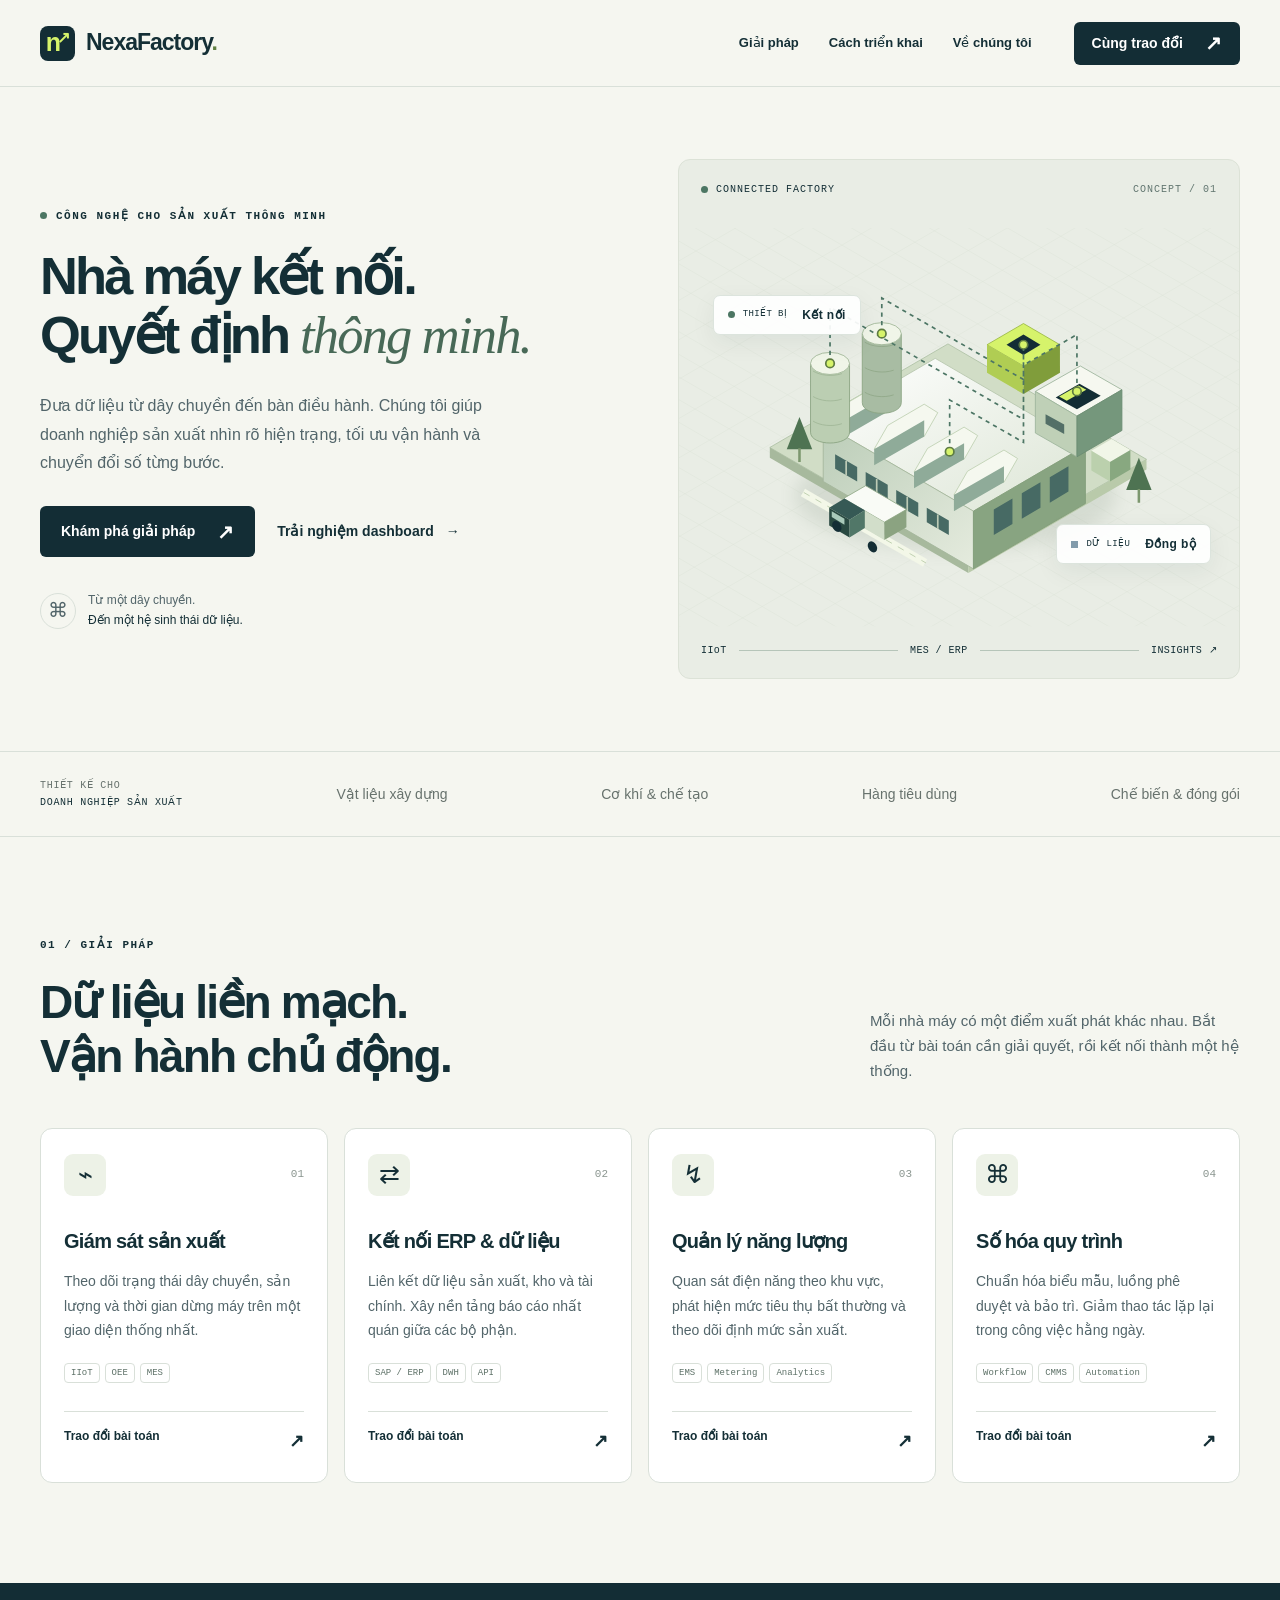
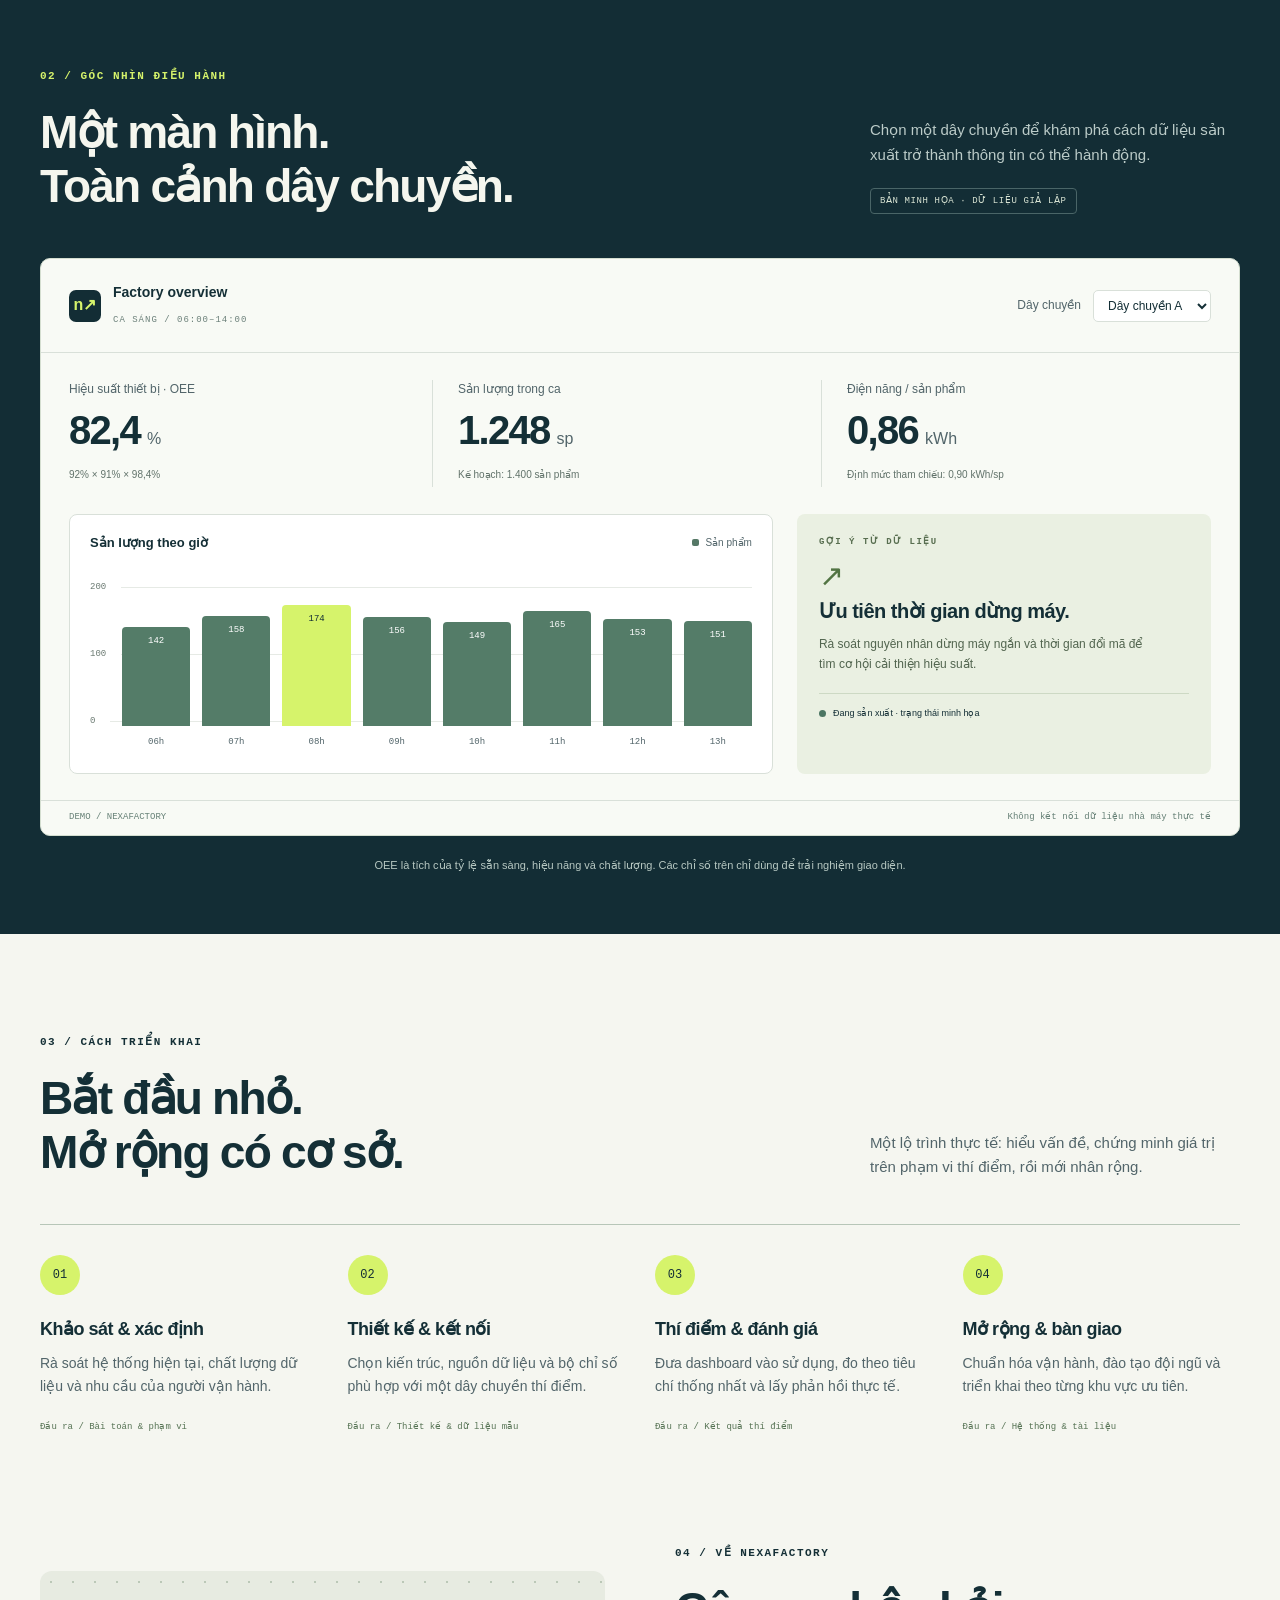
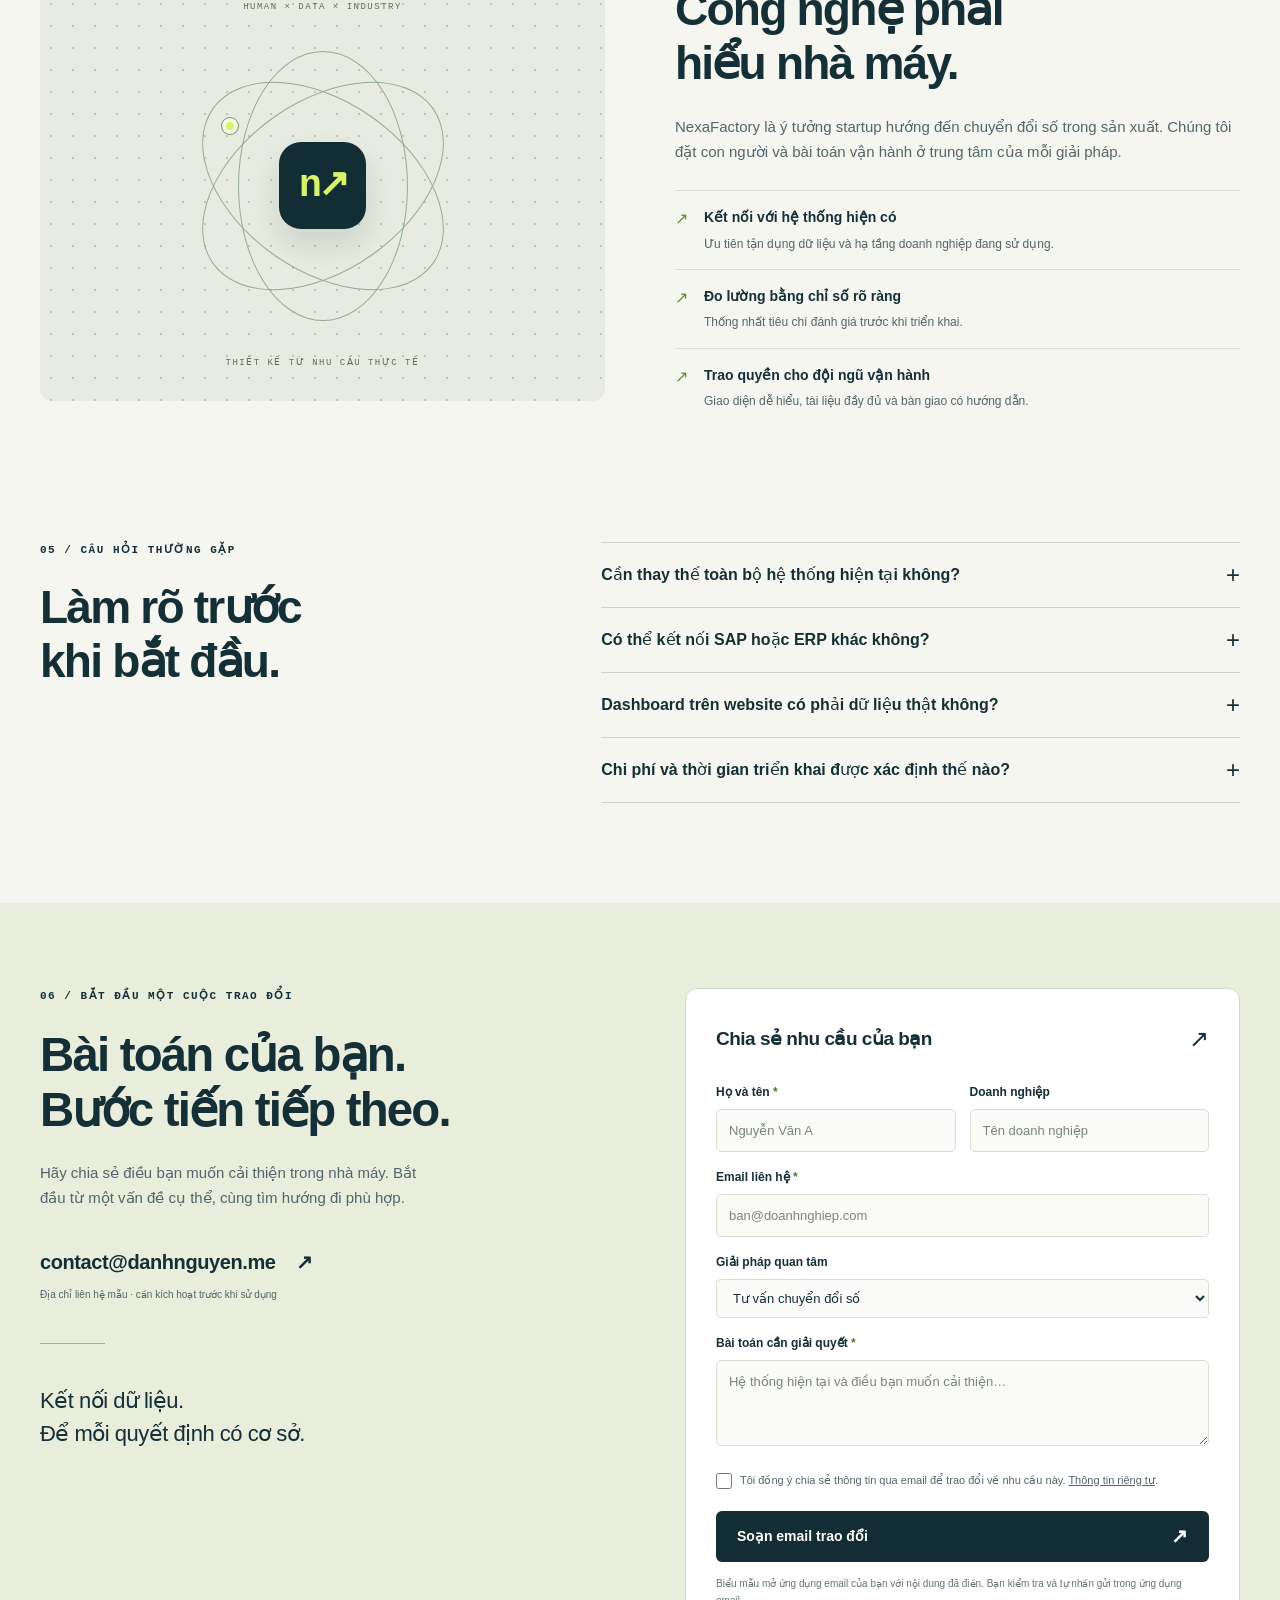
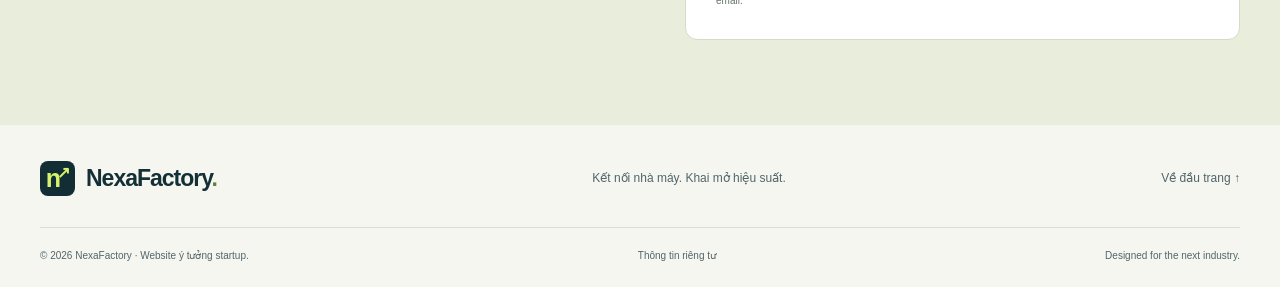
==== index.html @ e10b6b0b "Add files via upload" ====
<!doctype html>
<html lang="vi">
<head>
  <meta charset="utf-8">
  <meta name="viewport" content="width=device-width, initial-scale=1">
  <meta name="theme-color" content="#132d35">
  <title>NexaFactory — Kết nối nhà máy. Khai mở hiệu suất.</title>
  <meta name="description" content="NexaFactory: ý tưởng startup công nghệ sản xuất và chuyển đổi số. Khám phá giám sát sản xuất, kết nối ERP, quản lý năng lượng và tự động hóa quy trình.">
  <link rel="canonical" href="https://danhnguyen.me/">
  <meta property="og:type" content="website">
  <meta property="og:locale" content="vi_VN">
  <meta property="og:title" content="NexaFactory — Kết nối nhà máy. Khai mở hiệu suất.">
  <meta property="og:description" content="Một góc nhìn mới về nhà máy thông minh: dữ liệu kết nối, vận hành rõ ràng, chuyển đổi từng bước.">
  <meta property="og:url" content="https://danhnguyen.me/">
  <meta property="og:image" content="https://danhnguyen.me/assets/images/social-card.png">
  <meta name="twitter:card" content="summary_large_image">
  <link rel="icon" href="./assets/images/favicon.svg" type="image/svg+xml">
  <link rel="stylesheet" href="./assets/css/styles.css">
  <script src="./assets/js/main.js" defer></script>
  <noscript><style>.menu-toggle{display:none!important}.contact-form>*:not(noscript){display:none!important}@media(max-width:800px){.header-inner{height:auto;min-height:72px;flex-wrap:wrap;padding-block:15px;gap:15px}.header-inner nav{position:static;display:flex;flex-direction:row;flex-wrap:wrap;padding:0;border:0;box-shadow:none;gap:15px}.header-inner nav .nav-cta{display:none}}</style></noscript>
</head>
<body>
  <a class="skip-link" href="#main">Chuyển đến nội dung</a>
  <header class="site-header">
    <div class="container header-inner">
      <a class="brand" href="./index.html" aria-label="NexaFactory — Trang chủ"><span class="brand-mark" aria-hidden="true">n<span>↗</span></span><span>NexaFactory<span class="brand-dot">.</span></span></a>
      <button class="menu-toggle" aria-expanded="false" aria-controls="navigation" aria-label="Mở menu"><span></span><span></span></button>
      <nav id="navigation" aria-label="Điều hướng chính">
        <a href="#solutions">Giải pháp</a><a href="#approach">Cách triển khai</a><a href="#about">Về chúng tôi</a>
        <a class="button button-dark nav-cta" href="#contact">Cùng trao đổi <span aria-hidden="true">↗</span></a>
      </nav>
    </div>
  </header>
  <main id="main">
    <section class="hero container" aria-labelledby="hero-title">
      <div class="hero-copy">
        <p class="eyebrow"><span class="status-dot"></span> CÔNG NGHỆ CHO SẢN XUẤT THÔNG MINH</p>
        <h1 id="hero-title">Nhà máy kết nối.<br>Quyết định <span class="serif-word">thông minh.</span></h1>
        <p class="hero-description">Đưa dữ liệu từ dây chuyền đến bàn điều hành. Chúng tôi giúp doanh nghiệp sản xuất nhìn rõ hiện trạng, tối ưu vận hành và chuyển đổi số từng bước.</p>
        <div class="hero-actions"><a class="button button-dark" href="#solutions">Khám phá giải pháp <span aria-hidden="true">↗</span></a><a class="text-link" href="#demo">Trải nghiệm dashboard <span aria-hidden="true">→</span></a></div>
        <div class="hero-note"><span class="mini-icon" aria-hidden="true">⌘</span><p>Từ một dây chuyền.<br><strong>Đến một hệ sinh thái dữ liệu.</strong></p></div>
      </div>
      <div class="hero-visual">
        <div class="visual-top"><span><span class="status-dot"></span> CONNECTED FACTORY</span><span>CONCEPT / 01</span></div>
        <img class="factory-art" src="./assets/images/factory.svg" width="660" height="470" alt="Minh họa nhà máy với các dây chuyền, cảm biến và dữ liệu được kết nối vào một nền tảng chung">
        <div class="visual-label label-machine"><span class="status-dot"></span> THIẾT BỊ <strong>Kết nối</strong></div>
        <div class="visual-label label-data"><span class="tiny-square"></span> DỮ LIỆU <strong>Đồng bộ</strong></div>
        <div class="visual-bottom"><span>IIoT</span><span class="connector-line"></span><span>MES / ERP</span><span class="connector-line"></span><span>INSIGHTS ↗</span></div>
      </div>
    </section>
    <div class="industry-strip"><div class="container industry-inner"><span>THIẾT KẾ CHO<br><strong>DOANH NGHIỆP SẢN XUẤT</strong></span><span>Vật liệu xây dựng</span><span>Cơ khí & chế tạo</span><span>Hàng tiêu dùng</span><span>Chế biến & đóng gói</span></div></div>
    <section class="section container" id="solutions" aria-labelledby="solutions-title">
      <div class="section-heading"><div><p class="eyebrow">01 / GIẢI PHÁP</p><h2 id="solutions-title">Dữ liệu liền mạch.<br>Vận hành chủ động.</h2></div><p>Mỗi nhà máy có một điểm xuất phát khác nhau. Bắt đầu từ bài toán cần giải quyết, rồi kết nối thành một hệ thống.</p></div>
      <div class="solution-grid">
        <article class="solution-card"><div class="card-top"><span class="solution-icon" aria-hidden="true">⌁</span><span>01</span></div><h3>Giám sát sản xuất</h3><p>Theo dõi trạng thái dây chuyền, sản lượng và thời gian dừng máy trên một giao diện thống nhất.</p><div class="tags"><span>IIoT</span><span>OEE</span><span>MES</span></div><a href="#contact" data-interest="Giám sát sản xuất">Trao đổi bài toán <span aria-hidden="true">↗</span></a></article>
        <article class="solution-card"><div class="card-top"><span class="solution-icon" aria-hidden="true">⇄</span><span>02</span></div><h3>Kết nối ERP & dữ liệu</h3><p>Liên kết dữ liệu sản xuất, kho và tài chính. Xây nền tảng báo cáo nhất quán giữa các bộ phận.</p><div class="tags"><span>SAP / ERP</span><span>DWH</span><span>API</span></div><a href="#contact" data-interest="Kết nối ERP & dữ liệu">Trao đổi bài toán <span aria-hidden="true">↗</span></a></article>
        <article class="solution-card"><div class="card-top"><span class="solution-icon" aria-hidden="true">↯</span><span>03</span></div><h3>Quản lý năng lượng</h3><p>Quan sát điện năng theo khu vực, phát hiện mức tiêu thụ bất thường và theo dõi định mức sản xuất.</p><div class="tags"><span>EMS</span><span>Metering</span><span>Analytics</span></div><a href="#contact" data-interest="Quản lý năng lượng">Trao đổi bài toán <span aria-hidden="true">↗</span></a></article>
        <article class="solution-card"><div class="card-top"><span class="solution-icon" aria-hidden="true">⌘</span><span>04</span></div><h3>Số hóa quy trình</h3><p>Chuẩn hóa biểu mẫu, luồng phê duyệt và bảo trì. Giảm thao tác lặp lại trong công việc hằng ngày.</p><div class="tags"><span>Workflow</span><span>CMMS</span><span>Automation</span></div><a href="#contact" data-interest="Số hóa quy trình">Trao đổi bài toán <span aria-hidden="true">↗</span></a></article>
      </div>
    </section>
    <section class="demo-section" id="demo" aria-labelledby="demo-title"><div class="container">
      <div class="section-heading"><div><p class="eyebrow">02 / GÓC NHÌN ĐIỀU HÀNH</p><h2 id="demo-title">Một màn hình.<br>Toàn cảnh dây chuyền.</h2></div><div><p>Chọn một dây chuyền để khám phá cách dữ liệu sản xuất trở thành thông tin có thể hành động.</p><span class="demo-badge">BẢN MINH HỌA · DỮ LIỆU GIẢ LẬP</span></div></div>
      <div class="dashboard">
        <div class="dashboard-top"><div class="dashboard-title"><span class="dashboard-logo" aria-hidden="true">n↗</span><div><strong>Factory overview</strong><span>CA SÁNG / 06:00–14:00</span></div></div><label class="line-picker">Dây chuyền<select id="line-select"><option value="a">Dây chuyền A</option><option value="b">Dây chuyền B</option><option value="c">Dây chuyền C</option></select></label></div>
        <div id="dashboard-content" aria-live="polite" aria-atomic="true">
          <div class="metrics"><div><span>Hiệu suất thiết bị · OEE</span><strong id="metric-oee">82,4<small>%</small></strong><span class="metric-detail" id="metric-oee-detail">Sẵn sàng × Hiệu năng × Chất lượng</span></div><div><span>Sản lượng trong ca</span><strong id="metric-output">1.248<small>sp</small></strong><span class="metric-detail" id="metric-output-detail">Kế hoạch: 1.400 sản phẩm</span></div><div><span>Điện năng / sản phẩm</span><strong id="metric-energy">0,86<small>kWh</small></strong><span class="metric-detail" id="metric-energy-detail">Định mức tham chiếu: 0,90 kWh/sp</span></div></div>
          <div class="dashboard-lower"><div class="chart-panel"><div class="panel-heading"><h3>Sản lượng theo giờ</h3><span><i></i> Sản phẩm</span></div><div class="bar-chart" id="production-chart" role="img" aria-label="Sản lượng Dây chuyền A theo giờ: 142, 158, 174, 156, 149, 165, 153, 151 sản phẩm."><div class="chart-grid" aria-hidden="true"><span>200</span><span>100</span><span>0</span></div><div class="chart-bars" aria-hidden="true"><div><span style="--height:71%">142</span><small>06h</small></div><div><span style="--height:79%">158</span><small>07h</small></div><div><span style="--height:87%">174</span><small>08h</small></div><div><span style="--height:78%">156</span><small>09h</small></div><div><span style="--height:74.5%">149</span><small>10h</small></div><div><span style="--height:82.5%">165</span><small>11h</small></div><div><span style="--height:76.5%">153</span><small>12h</small></div><div><span style="--height:75.5%">151</span><small>13h</small></div></div></div></div>
          <div class="insight-panel"><p class="eyebrow">GỢI Ý TỪ DỮ LIỆU</p><div class="insight-symbol" aria-hidden="true">↗</div><h3 id="insight-title">Ưu tiên thời gian dừng máy.</h3><p id="insight-text">Rà soát nguyên nhân dừng máy ngắn và thời gian đổi mã để tìm cơ hội cải thiện hiệu suất.</p><div class="insight-status"><span class="status-dot"></span><span id="line-status">Đang sản xuất · trạng thái minh họa</span></div></div></div>
        </div>
        <div class="dashboard-footer"><span>DEMO / NEXAFACTORY</span><span>Không kết nối dữ liệu nhà máy thực tế</span></div>
      </div>
      <p class="demo-caption">OEE là tích của tỷ lệ sẵn sàng, hiệu năng và chất lượng. Các chỉ số trên chỉ dùng để trải nghiệm giao diện.</p>
    </div></section>
    <section class="section container" id="approach" aria-labelledby="approach-title">
      <div class="section-heading"><div><p class="eyebrow">03 / CÁCH TRIỂN KHAI</p><h2 id="approach-title">Bắt đầu nhỏ.<br>Mở rộng có cơ sở.</h2></div><p>Một lộ trình thực tế: hiểu vấn đề, chứng minh giá trị trên phạm vi thí điểm, rồi mới nhân rộng.</p></div>
      <div class="steps"><article><span class="step-number">01</span><h3>Khảo sát & xác định</h3><p>Rà soát hệ thống hiện tại, chất lượng dữ liệu và nhu cầu của người vận hành.</p><span class="step-output">Đầu ra / Bài toán & phạm vi</span></article><article><span class="step-number">02</span><h3>Thiết kế & kết nối</h3><p>Chọn kiến trúc, nguồn dữ liệu và bộ chỉ số phù hợp với một dây chuyền thí điểm.</p><span class="step-output">Đầu ra / Thiết kế & dữ liệu mẫu</span></article><article><span class="step-number">03</span><h3>Thí điểm & đánh giá</h3><p>Đưa dashboard vào sử dụng, đo theo tiêu chí thống nhất và lấy phản hồi thực tế.</p><span class="step-output">Đầu ra / Kết quả thí điểm</span></article><article><span class="step-number">04</span><h3>Mở rộng & bàn giao</h3><p>Chuẩn hóa vận hành, đào tạo đội ngũ và triển khai theo từng khu vực ưu tiên.</p><span class="step-output">Đầu ra / Hệ thống & tài liệu</span></article></div>
    </section>
    <section class="about-section container" id="about" aria-labelledby="about-title"><div class="about-art" aria-hidden="true"><p>HUMAN × DATA × INDUSTRY</p><div class="orbital"><div class="orbit orbit-one"></div><div class="orbit orbit-two"></div><div class="orbit orbit-three"></div><div class="orbit-core">n↗</div><span class="orbit-point"></span></div><span>THIẾT KẾ TỪ NHU CẦU THỰC TẾ</span></div><div class="about-copy"><p class="eyebrow">04 / VỀ NEXAFACTORY</p><h2 id="about-title">Công nghệ phải<br>hiểu nhà máy.</h2><p>NexaFactory là ý tưởng startup hướng đến chuyển đổi số trong sản xuất. Chúng tôi đặt con người và bài toán vận hành ở trung tâm của mỗi giải pháp.</p><div class="principles"><div><span>↗</span><p><strong>Kết nối với hệ thống hiện có</strong>Ưu tiên tận dụng dữ liệu và hạ tầng doanh nghiệp đang sử dụng.</p></div><div><span>↗</span><p><strong>Đo lường bằng chỉ số rõ ràng</strong>Thống nhất tiêu chí đánh giá trước khi triển khai.</p></div><div><span>↗</span><p><strong>Trao quyền cho đội ngũ vận hành</strong>Giao diện dễ hiểu, tài liệu đầy đủ và bàn giao có hướng dẫn.</p></div></div></div></section>
    <section class="section container faq-section" aria-labelledby="faq-title"><div><p class="eyebrow">05 / CÂU HỎI THƯỜNG GẶP</p><h2 id="faq-title">Làm rõ trước<br>khi bắt đầu.</h2></div><div class="faq-list"><details><summary>Cần thay thế toàn bộ hệ thống hiện tại không?</summary><p>Không nhất thiết. Bước khảo sát sẽ đánh giá khả năng tích hợp với ERP, thiết bị và dữ liệu đang có. Phương án cụ thể phụ thuộc giao diện kết nối, chất lượng dữ liệu và yêu cầu vận hành.</p></details><details><summary>Có thể kết nối SAP hoặc ERP khác không?</summary><p>Có thể thiết kế tích hợp qua API, dịch vụ được cho phép hoặc dữ liệu xuất theo lịch. Kết nối thực tế cần quyền truy cập, tài liệu kỹ thuật và thống nhất với đội quản trị ERP.</p></details><details><summary>Dashboard trên website có phải dữ liệu thật không?</summary><p>Đây là bản minh họa với dữ liệu giả lập, không phải sản phẩm giám sát đang kết nối tới nhà máy. Bạn có thể chuyển giữa các dây chuyền để xem cách giao diện thay đổi.</p></details><details><summary>Chi phí và thời gian triển khai được xác định thế nào?</summary><p>Phụ thuộc số lượng thiết bị, phạm vi tích hợp, chất lượng dữ liệu và chức năng cần xây dựng. Sau khảo sát mới có thể thống nhất phạm vi, tiến độ và dự toán phù hợp.</p></details></div></section>
    <section class="contact-section" id="contact" aria-labelledby="contact-title"><div class="container contact-grid"><div class="contact-copy"><p class="eyebrow">06 / BẮT ĐẦU MỘT CUỘC TRAO ĐỔI</p><h2 id="contact-title">Bài toán của bạn.<br>Bước tiến tiếp theo.</h2><p>Hãy chia sẻ điều bạn muốn cải thiện trong nhà máy. Bắt đầu từ một vấn đề cụ thể, cùng tìm hướng đi phù hợp.</p><a class="contact-email" href="mailto:contact@danhnguyen.me" data-contact-email>contact@danhnguyen.me <span aria-hidden="true">↗</span></a><span class="contact-small">Địa chỉ liên hệ mẫu · cần kích hoạt trước khi sử dụng</span><div class="contact-line"></div><p class="contact-promise">Kết nối dữ liệu.<br>Để mỗi quyết định có cơ sở.</p></div>
      <form id="contact-form" action="mailto:contact@danhnguyen.me" method="get" class="contact-form"><div class="form-heading"><h3>Chia sẻ nhu cầu của bạn</h3><span>↗</span></div><div class="form-row"><div class="field"><label for="name">Họ và tên <span>*</span></label><input id="name" name="name" autocomplete="name" placeholder="Nguyễn Văn A" required maxlength="80"></div><div class="field"><label for="company">Doanh nghiệp</label><input id="company" name="company" autocomplete="organization" placeholder="Tên doanh nghiệp" maxlength="120"></div></div><div class="field"><label for="email">Email liên hệ <span>*</span></label><input id="email" name="email" type="email" autocomplete="email" placeholder="ban@doanhnghiep.com" required maxlength="160"></div><div class="field"><label for="interest">Giải pháp quan tâm</label><select id="interest" name="interest"><option>Tư vấn chuyển đổi số</option><option>Giám sát sản xuất</option><option>Kết nối ERP & dữ liệu</option><option>Quản lý năng lượng</option><option>Số hóa quy trình</option></select></div><div class="field"><label for="message">Bài toán cần giải quyết <span>*</span></label><textarea id="message" name="message" rows="3" placeholder="Hệ thống hiện tại và điều bạn muốn cải thiện…" required maxlength="1200"></textarea></div><label class="consent"><input type="checkbox" id="consent" name="consent" required><span>Tôi đồng ý chia sẻ thông tin qua email để trao đổi về nhu cầu này. <a href="./privacy.html">Thông tin riêng tư</a>.</span></label><button class="button button-dark" type="submit">Soạn email trao đổi <span aria-hidden="true">↗</span></button><p class="form-note">Biểu mẫu mở ứng dụng email của bạn với nội dung đã điền. Bạn kiểm tra và tự nhấn gửi trong ứng dụng email.</p><div id="form-status" class="form-status" role="status" hidden><p></p><button type="button" id="copy-request" class="text-link">Sao chép nội dung email</button></div><noscript><p>JavaScript đang tắt. Bạn có thể liên hệ trực tiếp qua <a href="mailto:contact@danhnguyen.me">contact@danhnguyen.me</a>.</p></noscript></form>
    </div></section>
  </main>
  <footer class="site-footer container"><div class="footer-top"><a class="brand" href="./index.html"><span class="brand-mark" aria-hidden="true">n<span>↗</span></span><span>NexaFactory<span class="brand-dot">.</span></span></a><p>Kết nối nhà máy. Khai mở hiệu suất.</p><a href="#main">Về đầu trang ↑</a></div><div class="footer-bottom"><span>© <span data-year>2026</span> NexaFactory · Website ý tưởng startup.</span><a href="./privacy.html">Thông tin riêng tư</a><span>Designed for the next industry.</span></div></footer>
</body>
</html>
---- assets/css/styles.css ----
/* NexaFactory: self-contained design system; no external fonts or libraries. */
:root{--paper:#f5f6f0;--white:#fff;--ink:#142f36;--muted:#52656a;--line:#d9e0d9;--lime:#d6f36b;--green:#4c7663;--dark:#132d35;--radius:12px;--container:1200px}
*{box-sizing:border-box}html{scroll-behavior:smooth;scroll-padding-top:100px}body{margin:0;background:var(--paper);color:var(--ink);font:16px/1.65 -apple-system,BlinkMacSystemFont,"Segoe UI",Arial,sans-serif}a{color:inherit;text-decoration:none}button,input,textarea,select{font:inherit}button,a,input,textarea,select,summary{-webkit-tap-highlight-color:transparent}button{cursor:pointer}img{max-width:100%;display:block}h1,h2,h3,p{margin:0}h1,h2,h3{line-height:1.17}h2{font-size:clamp(32px,3.6vw,48px);font-weight:650;letter-spacing:-1.8px}h3{font-size:22px;letter-spacing:-.5px}::selection{background:var(--lime);color:var(--ink)}:focus-visible{outline:3px solid #668e11;outline-offset:5px}[hidden]{display:none!important}.container{width:min(calc(100% - 80px),var(--container));margin-inline:auto}.section{padding-block:100px}.eyebrow{font:600 11px/1.5 "SFMono-Regular",Consolas,monospace;letter-spacing:1.5px;display:flex;align-items:center;gap:9px;margin-bottom:22px}.status-dot{display:inline-block;width:7px;height:7px;border-radius:50%;background:var(--green);flex:none}.button{display:inline-flex;justify-content:center;align-items:center;gap:22px;padding:14px 20px;border-radius:6px;border:1px solid transparent;font-size:14px;font-weight:600;line-height:1.5;transition:background .2s,transform .2s}.button span{font-size:20px;line-height:1}.button-dark{background:var(--dark);color:var(--white)}.button-dark:hover{background:#28505a;transform:translateY(-2px)}.text-link{display:inline-flex;gap:12px;align-items:center;font-size:14px;font-weight:600;border:0;background:none;padding:0;border-bottom:1px solid transparent}.text-link:hover{border-color:currentColor}.skip-link{position:fixed;left:20px;top:-100px;z-index:100;background:var(--lime);padding:12px}.skip-link:focus{top:15px}.site-header{position:sticky;top:0;background:rgba(245,246,240,.96);border-bottom:1px solid var(--line);z-index:20}.header-inner{height:86px;display:flex;align-items:center;justify-content:space-between}.brand{display:flex;align-items:center;gap:11px;font-size:23px;font-weight:750;letter-spacing:-1px}.brand-dot{color:#608042}.brand-mark{width:35px;height:35px;background:var(--dark);color:var(--lime);border-radius:8px;display:flex;align-items:center;justify-content:center;font-size:25px;letter-spacing:-6px;padding-right:5px}.brand-mark span{font-size:16px;margin-top:-10px;margin-left:2px}.header-inner nav{display:flex;align-items:center;gap:30px;font-size:13px;font-weight:550}.header-inner nav>a:not(.button):hover{color:#537817}.nav-cta{margin-left:12px;padding:10px 17px}.menu-toggle{display:none}.hero{padding-top:72px;padding-bottom:72px;display:grid;grid-template-columns:1.05fr 1fr;gap:48px;align-items:center}.hero h1{font-size:clamp(42px,4.1vw,60px);letter-spacing:-2.8px;line-height:1.13;font-weight:650}.serif-word{font-family:Georgia,"Times New Roman",serif;font-weight:400;font-style:italic;letter-spacing:-1.8px;color:#486957}.hero-description{font-size:16px;max-width:470px;color:var(--muted);margin-top:26px;line-height:1.8}.hero-actions{display:flex;gap:22px;align-items:center;margin-top:28px;flex-wrap:wrap}.hero-note{margin-top:34px;display:flex;gap:12px;align-items:center;font-size:12px;line-height:1.65;color:var(--muted)}.hero-note strong{font-weight:500;color:var(--ink)}.mini-icon{width:36px;height:36px;border:1px solid var(--line);border-radius:50%;display:grid;place-items:center;font-size:20px}.hero-visual{position:relative;background:#e9ede5;border:1px solid #dce2d7;border-radius:var(--radius);overflow:hidden;min-width:0;aspect-ratio:1.08}.visual-top{display:flex;align-items:center;justify-content:space-between;padding:22px;font:10px/1.5 Consolas,monospace;letter-spacing:1px;gap:12px}.visual-top>span:first-child{display:flex;align-items:center;gap:8px}.visual-top>span:last-child{color:#627670}.factory-art{width:100%;height:auto;position:absolute;top:50%;left:0;transform:translateY(-48%)}.visual-label{position:absolute;padding:10px 14px;box-shadow:0 8px 25px #132d3510;background:#ffffffeb;border:1px solid #dce4dd;border-radius:7px;display:flex;gap:8px;align-items:center;font:9px/1.5 Consolas,monospace;letter-spacing:.4px}.visual-label strong{font:600 12px/1.5 -apple-system,BlinkMacSystemFont,"Segoe UI",Arial,sans-serif;margin-left:7px}.label-machine{top:26%;left:6%}.label-data{bottom:22%;right:5%}.tiny-square{width:7px;height:7px;background:#829bab}.visual-bottom{position:absolute;bottom:0;left:0;right:0;display:flex;align-items:center;gap:12px;padding:20px 22px;font:10px/1.5 Consolas,monospace;letter-spacing:.4px}.connector-line{height:1px;background:#b6c5b9;flex:1}.industry-strip{border-block:1px solid var(--line)}.industry-inner{display:flex;align-items:center;justify-content:space-between;gap:20px;padding-block:25px;font-size:14px;color:#67726d}.industry-inner>span:first-child{font:10px/1.7 Consolas,monospace;letter-spacing:.7px}.industry-inner strong{color:var(--ink);font-weight:500}.section-heading{display:flex;align-items:flex-end;justify-content:space-between;gap:50px;margin-bottom:44px}.section-heading>p,.section-heading>div:last-child>p{max-width:370px;color:var(--muted);font-size:15px}.solution-grid{display:grid;grid-template-columns:repeat(4,1fr);gap:16px}.solution-card{background:var(--white);border:1px solid var(--line);border-radius:var(--radius);padding:25px 23px;display:flex;flex-direction:column;transition:transform .2s,border-color .2s}.solution-card:hover{transform:translateY(-5px);border-color:#8ea078}.card-top{display:flex;align-items:center;justify-content:space-between;font:11px/1.5 Consolas,monospace;color:#8b9690;margin-bottom:34px}.solution-icon{width:42px;height:42px;background:#edf2e7;border-radius:9px;color:var(--ink);font:25px/1 Arial,sans-serif;display:grid;place-items:center}.solution-card h3{font-size:20px;letter-spacing:-.7px;margin-bottom:16px}.solution-card p{font-size:14px;color:var(--muted);line-height:1.75}.tags{display:flex;flex-wrap:wrap;gap:5px;margin-top:20px;margin-bottom:28px}.tags span{border:1px solid var(--line);border-radius:4px;padding:2px 6px;font:9px/1.6 Consolas,monospace;color:#5c7066}.solution-card>a{border-top:1px solid var(--line);padding-top:15px;font-size:12px;font-weight:600;margin-top:auto;display:flex;justify-content:space-between}.solution-card>a span{font-size:18px}.demo-section{background:var(--dark);padding:85px 0 60px;color:var(--white)}.demo-section h2{color:#f5f6ee}.demo-section .eyebrow{color:var(--lime)}.demo-section .section-heading>div:last-child>p{color:#bbcbc8}.demo-badge{display:inline-block;margin-top:20px;padding:5px 9px;border:1px solid #4a6567;border-radius:4px;color:#d8e3d3;font:9px/1.6 Consolas,monospace;letter-spacing:.6px}.dashboard{background:#f8faf5;border-radius:10px;color:var(--ink);border:1px solid #d4ded0;overflow:hidden}.dashboard-top{display:flex;align-items:center;justify-content:space-between;padding:22px 28px;border-bottom:1px solid var(--line);gap:20px}.dashboard-title{display:flex;gap:12px;align-items:center}.dashboard-title strong{font-size:14px;display:block}.dashboard-title>div>span{font:9px/1.5 Consolas,monospace;color:#6c807a;letter-spacing:1px}.dashboard-logo{height:32px;width:32px;border-radius:7px;display:grid;place-items:center;background:var(--dark);color:var(--lime);font-weight:bold}.line-picker{display:flex;gap:12px;align-items:center;font-size:12px;color:var(--muted)}select{appearance:auto}.line-picker select{background:white;border:1px solid var(--line);border-radius:5px;padding:7px 10px;color:var(--ink);font-size:12px}.metrics{display:grid;grid-template-columns:repeat(3,1fr);padding:27px 28px;gap:25px}.metrics>div{border-right:1px solid var(--line);padding-right:15px}.metrics>div:last-child{border:0}.metrics>div>span:first-child{display:block;font-size:12px;color:var(--muted)}.metrics strong{display:block;font-size:40px;line-height:1.5;font-weight:600;letter-spacing:-1.7px}.metrics small{font-size:16px;letter-spacing:0;margin-left:7px;color:var(--muted);font-weight:400}.metric-detail{font-size:10px;color:#61726a}.dashboard-lower{padding:0 28px 26px;display:grid;grid-template-columns:1.7fr 1fr;gap:24px}.chart-panel{border:1px solid var(--line);padding:20px;border-radius:8px;background:white;min-width:0}.panel-heading{display:flex;justify-content:space-between;align-items:center;gap:10px}.panel-heading h3{font-size:13px;letter-spacing:0}.panel-heading>span{font-size:10px;color:var(--muted);display:flex;align-items:center;gap:6px}.panel-heading i{width:7px;height:7px;border-radius:2px;background:#557866}.bar-chart{position:relative;height:188px;padding:18px 0 0 32px;margin-top:14px}.chart-grid{position:absolute;inset:18px 0 27px 0;display:flex;flex-direction:column;justify-content:space-between;color:#6b7a72;font:9px/1 Consolas,monospace}.chart-grid span{display:flex;gap:15px;align-items:center}.chart-grid span:after{content:"";height:1px;background:#e6eae5;flex:1}.chart-bars{display:grid;grid-template-columns:repeat(8,1fr);gap:12px;position:relative;height:100%}.chart-bars>div{height:100%;display:flex;flex-direction:column;align-items:center;justify-content:flex-end;min-width:0}.chart-bars>div>span{width:100%;height:calc(var(--height)*.82);background:#547c68;border-radius:4px 4px 0 0;color:#fff;text-align:center;font:9px/1.5 Consolas,monospace;padding-top:8px;min-height:20px;transition:height .35s}.chart-bars>div:nth-child(3)>span{background:var(--lime);color:var(--ink)}.chart-bars small{font:9px/1.5 Consolas,monospace;color:var(--muted);padding-top:10px;height:27px}.insight-panel{background:#eaf0e2;border-radius:8px;padding:22px;display:flex;flex-direction:column}.insight-panel .eyebrow{color:#586e50;font-size:9px;margin-bottom:12px}.insight-symbol{font-size:30px;margin-bottom:9px;color:#527443;line-height:1}.insight-panel h3{font-size:20px;margin-bottom:12px;max-width:290px}.insight-panel p:not(.eyebrow){font-size:12px;color:#52654f;max-width:340px}.insight-status{display:flex;align-items:center;gap:7px;font-size:9px;border-top:1px solid #cdd9c4;padding-top:12px;margin-top:18px}.dashboard-footer{display:flex;justify-content:space-between;gap:20px;padding:10px 28px;border-top:1px solid var(--line);font:9px/1.5 Consolas,monospace;color:#668076}.demo-caption{margin-top:20px;text-align:center;font-size:11px;color:#b7c8c2}.steps{display:grid;grid-template-columns:repeat(4,1fr);border-top:1px solid #b7c6b8;padding-top:30px;gap:30px}.step-number{display:flex;align-items:center;justify-content:center;width:40px;height:40px;background:var(--lime);border-radius:50%;font:12px/1.5 Consolas,monospace;margin-bottom:24px}.steps h3{font-size:18px;margin-bottom:12px}.steps p{font-size:14px;color:var(--muted);margin-bottom:22px}.step-output{font:9px/1.6 Consolas,monospace;color:#567354;display:block}.about-section{display:grid;grid-template-columns:1fr 1fr;gap:70px;padding-block:10px 65px;align-items:center}.about-art{background:#e7ebe1;border-radius:var(--radius);height:430px;overflow:hidden;display:flex;flex-direction:column;align-items:center;justify-content:space-between;padding:30px;font:9px/1.5 Consolas,monospace;letter-spacing:1.5px;color:#596f5e;background-image:radial-gradient(#bbc8b7 1px,transparent 1px);background-size:22px 22px}.orbital{position:relative;width:300px;height:270px;display:grid;place-items:center}.orbit{position:absolute;width:270px;height:170px;border:1px solid #96ab91;border-radius:50%}.orbit-one{transform:rotate(-35deg)}.orbit-two{transform:rotate(35deg)}.orbit-three{transform:rotate(90deg)}.orbit-core{background:var(--dark);color:var(--lime);width:87px;height:87px;border-radius:22px;display:grid;place-items:center;font-size:38px;font-weight:700;letter-spacing:-4px;box-shadow:0 15px 30px #12322120}.orbit-point{position:absolute;width:16px;height:16px;border-radius:50%;background:var(--lime);border:4px solid #f6f9ea;top:67px;left:49px;box-shadow:0 0 0 1px #7a955c}.about-copy>p:not(.eyebrow){margin-top:24px;color:var(--muted);font-size:15px}.principles{margin-top:26px}.principles>div{display:flex;gap:16px;padding:15px 0;border-top:1px solid var(--line)}.principles>div>span{color:#668834}.principles p{font-size:12px;color:var(--muted)}.principles strong{display:block;font-size:14px;margin-bottom:5px;color:var(--ink)}.faq-section{display:grid;grid-template-columns:1fr 1.3fr;gap:70px;padding-top:50px}.faq-list details{border-top:1px solid #c8d3c6;padding:20px 0}.faq-list details:last-child{border-bottom:1px solid #c8d3c6}.faq-list summary{list-style:none;cursor:pointer;font-size:16px;font-weight:550;display:flex;justify-content:space-between;gap:25px;line-height:1.5}.faq-list summary::-webkit-details-marker{display:none}.faq-list summary:after{content:"+";font-size:24px;font-weight:400;line-height:1;flex:none}.faq-list details[open] summary:after{content:"−"}.faq-list details p{font-size:14px;line-height:1.8;color:var(--muted);padding:15px 25px 0 0}.contact-section{background:#e8eddc;padding-block:85px}.contact-grid{display:grid;grid-template-columns:1fr 1fr;gap:90px;align-items:start}.contact-copy h2{font-size:clamp(34px,3.7vw,50px)}.contact-copy>p:not(.eyebrow):not(.contact-promise){color:var(--muted);font-size:15px;margin-top:24px;max-width:380px}.contact-email{display:flex;gap:20px;font-size:20px;font-weight:600;margin-top:35px;letter-spacing:-.4px;align-items:center;width:fit-content}.contact-email:hover{text-decoration:underline}.contact-small{display:block;font-size:10px;color:var(--muted);margin-top:8px}.contact-line{width:65px;height:1px;background:#9eaf94;margin-block:40px}.contact-promise{font-size:22px;line-height:1.5;letter-spacing:-.5px}.contact-form{background:var(--white);padding:30px;border-radius:12px;border:1px solid #d1ddc7}.form-heading{display:flex;justify-content:space-between;align-items:center;margin-bottom:24px}.form-heading h3{font-size:19px}.form-heading>span{font-size:24px}.form-row{display:grid;grid-template-columns:1fr 1fr;gap:14px}.field{margin-bottom:16px}.field label{display:block;margin-bottom:6px;font-size:12px;font-weight:600}.field label>span{color:#527534}.field input,.field textarea,.field select{width:100%;background:#fafbf8;border:1px solid #d8dfd1;border-radius:5px;padding:10px 12px;font-size:13px;color:var(--ink);min-width:0}.field textarea{resize:vertical;min-height:85px}.field input::placeholder,.field textarea::placeholder{color:#78847b}.consent{font-size:11px;line-height:1.65;display:flex;align-items:flex-start;gap:8px;color:var(--muted);margin:4px 0 20px}.consent input{accent-color:var(--ink);width:16px;height:16px;margin:2px 0;flex:none}.consent a{text-decoration:underline}.contact-form .button{width:100%;justify-content:space-between}.form-note{font-size:10px;color:#647568;line-height:1.7;margin-top:13px}.form-status{font-size:12px;margin-top:15px;background:#edf4e0;padding:12px;border-radius:5px}.form-status .text-link{font-size:11px;margin-top:10px}.site-footer{padding-block:35px 22px}.footer-top{display:flex;align-items:center;justify-content:space-between;gap:20px;padding-bottom:30px}.footer-top p,.footer-top>a:last-child{font-size:12px;color:var(--muted)}.footer-bottom{display:flex;justify-content:space-between;gap:20px;border-top:1px solid var(--line);padding-top:20px;font-size:10px;color:var(--muted)}.legal-main{max-width:760px;padding:70px 0}.legal-main h1{font-size:42px;letter-spacing:-1.5px}.legal-main h2{font-size:24px;letter-spacing:-.6px;margin:35px 0 12px}.legal-main p,.legal-main ul{color:var(--muted);margin:16px 0}.legal-main a{text-decoration:underline}.legal-date{font:11px/1.5 Consolas,monospace}.error-main{min-height:70vh;display:grid;place-content:center;text-align:center;padding:50px 20px}.error-code{font:90px/1 Consolas,monospace;color:#879b71;margin-bottom:24px}.error-main h1{font-size:36px}.error-main p{margin:20px auto;color:var(--muted);max-width:400px}.error-main .button{justify-self:center}
@media(min-width:1440px){.hero{padding-block:90px}.hero h1{font-size:60px}}
@media(max-width:1100px){.container{width:calc(100% - 48px)}.hero{gap:28px}.hero h1{font-size:46px}.hero .eyebrow{font-size:9px;letter-spacing:1px}.hero-actions{gap:15px}.hero-actions .button{font-size:12px}.hero-actions .text-link{font-size:12px}.solution-grid{grid-template-columns:repeat(2,1fr)}.solution-card h3{font-size:23px}.contact-grid{gap:45px}.header-inner nav{gap:22px}.steps{gap:20px}.steps h3{font-size:17px}.about-section{gap:40px}.faq-section{gap:40px}.chart-bars{gap:8px}.metric-detail{font-size:9px}}
@media(max-width:800px){.header-inner{height:72px}.brand{font-size:21px}.menu-toggle{display:flex;flex-direction:column;justify-content:center;gap:6px;align-items:center;width:42px;height:42px;border:1px solid var(--line);border-radius:6px;background:transparent}.menu-toggle span{height:1px;width:20px;background:var(--ink)}.menu-toggle[aria-expanded=true] span:first-child{transform:translateY(3.5px) rotate(45deg)}.menu-toggle[aria-expanded=true] span:last-child{transform:translateY(-3.5px) rotate(-45deg)}.header-inner nav{position:absolute;top:72px;left:0;right:0;background:var(--paper);padding:22px 24px;flex-direction:column;align-items:stretch;border-bottom:1px solid var(--line);box-shadow:0 10px 15px #142f3608;display:none}.header-inner nav.is-open{display:flex}.nav-cta{margin:0}.hero{grid-template-columns:1fr;gap:40px;padding-top:45px;padding-bottom:45px}.hero h1{font-size:clamp(40px,7vw,58px)}.hero-description{max-width:600px}.hero-visual{max-width:610px;width:100%;margin-inline:auto;aspect-ratio:1.3}.hero-note{margin-top:25px}.hero .eyebrow{font-size:10px}.hero-actions .button,.hero-actions .text-link{font-size:14px}.industry-inner{flex-wrap:wrap;justify-content:flex-start;gap:16px 25px}.industry-inner>span:first-child{width:100%;font-size:9px}.industry-inner>span:first-child br{display:none}.industry-inner>span:first-child strong{margin-left:8px}.industry-inner>span{font-size:12px}.section{padding-block:65px}.section-heading{align-items:flex-start;gap:24px;flex-direction:column;margin-bottom:32px}.section-heading>p,.section-heading>div:last-child>p{max-width:570px}.demo-section{padding:65px 0 40px}.dashboard-lower{grid-template-columns:1fr}.insight-panel{display:grid;grid-template-columns:1fr 1.2fr;gap:0 25px}.insight-panel .eyebrow,.insight-symbol,.insight-panel h3{grid-column:1}.insight-panel>p:not(.eyebrow){grid-column:2;grid-row:1/4;align-self:center}.insight-status{grid-column:1/-1}.metrics strong{font-size:34px}.steps{grid-template-columns:repeat(2,1fr);gap:35px 25px}.about-section{grid-template-columns:1fr;padding-block:10px 30px}.about-art{height:340px;order:2}.about-copy{order:1}.orbital{transform:scale(.8);height:220px}.faq-section{grid-template-columns:1fr;gap:28px;padding-top:35px}.contact-grid{grid-template-columns:1fr;gap:40px}.contact-section{padding-block:60px}.contact-copy>p:not(.eyebrow):not(.contact-promise){max-width:550px}.contact-line,.contact-promise{display:none}.footer-top{flex-wrap:wrap}.footer-top p{width:100%;order:3}.footer-bottom{flex-wrap:wrap}.footer-bottom>span:last-child{display:none}}
@media(max-width:480px){.container{width:calc(100% - 36px)}h2{font-size:33px;letter-spacing:-1.3px}.hero h1{font-size:39px;letter-spacing:-1.9px}.hero .eyebrow{font-size:8px;letter-spacing:.7px}.hero-description{font-size:14px}.hero-actions{align-items:flex-start;flex-direction:column;gap:17px}.hero-visual{aspect-ratio:1.05}.visual-top{padding:16px;font-size:8px}.visual-top>span:last-child{font-size:7px}.visual-bottom{padding:16px;font-size:8px;gap:8px}.visual-label{padding:7px 9px;font-size:7px;gap:5px}.visual-label strong{font-size:10px;margin-left:3px}.solution-grid{grid-template-columns:1fr}.solution-card{padding:24px}.card-top{margin-bottom:22px}.solution-card h3{font-size:23px}.dashboard-top{padding:17px;align-items:flex-start;flex-direction:column;gap:15px}.line-picker{justify-content:space-between;width:100%}.line-picker select{flex:1;max-width:185px}.metrics{grid-template-columns:1fr;padding:5px 17px 18px;gap:0}.metrics>div{border-right:0;border-bottom:1px solid var(--line);padding:16px 0;display:grid;grid-template-columns:1fr auto;column-gap:10px}.metrics>div>span:first-child{align-self:center}.metrics strong{font-size:31px;grid-row:1/3;grid-column:2;align-self:center;letter-spacing:-1px}.metrics small{font-size:13px}.metric-detail{font-size:8px;max-width:190px}.dashboard-lower{padding:0 12px 15px;gap:14px}.chart-panel{padding:16px 12px}.chart-bars{gap:6px}.chart-bars>div>span{font-size:7px}.insight-panel{display:flex;padding:20px}.insight-symbol{display:none}.insight-panel .eyebrow{margin-bottom:10px}.insight-panel h3{max-width:100%}.dashboard-footer{padding:10px 15px;font-size:7px;gap:10px}.demo-caption{font-size:10px}.steps{gap:30px 20px}.steps h3{font-size:16px}.steps p{font-size:12px}.step-output{font-size:8px}.about-art{height:320px;padding:25px 15px}.faq-list summary{font-size:14px}.contact-form{padding:23px 18px}.form-row{grid-template-columns:1fr;gap:0}.contact-email{font-size:19px}.contact-small{font-size:9px}.footer-bottom{font-size:9px}.legal-main h1{font-size:34px}}
@media(prefers-reduced-motion:reduce){html{scroll-behavior:auto}*,*:before,*:after{transition:none!important;animation:none!important}}
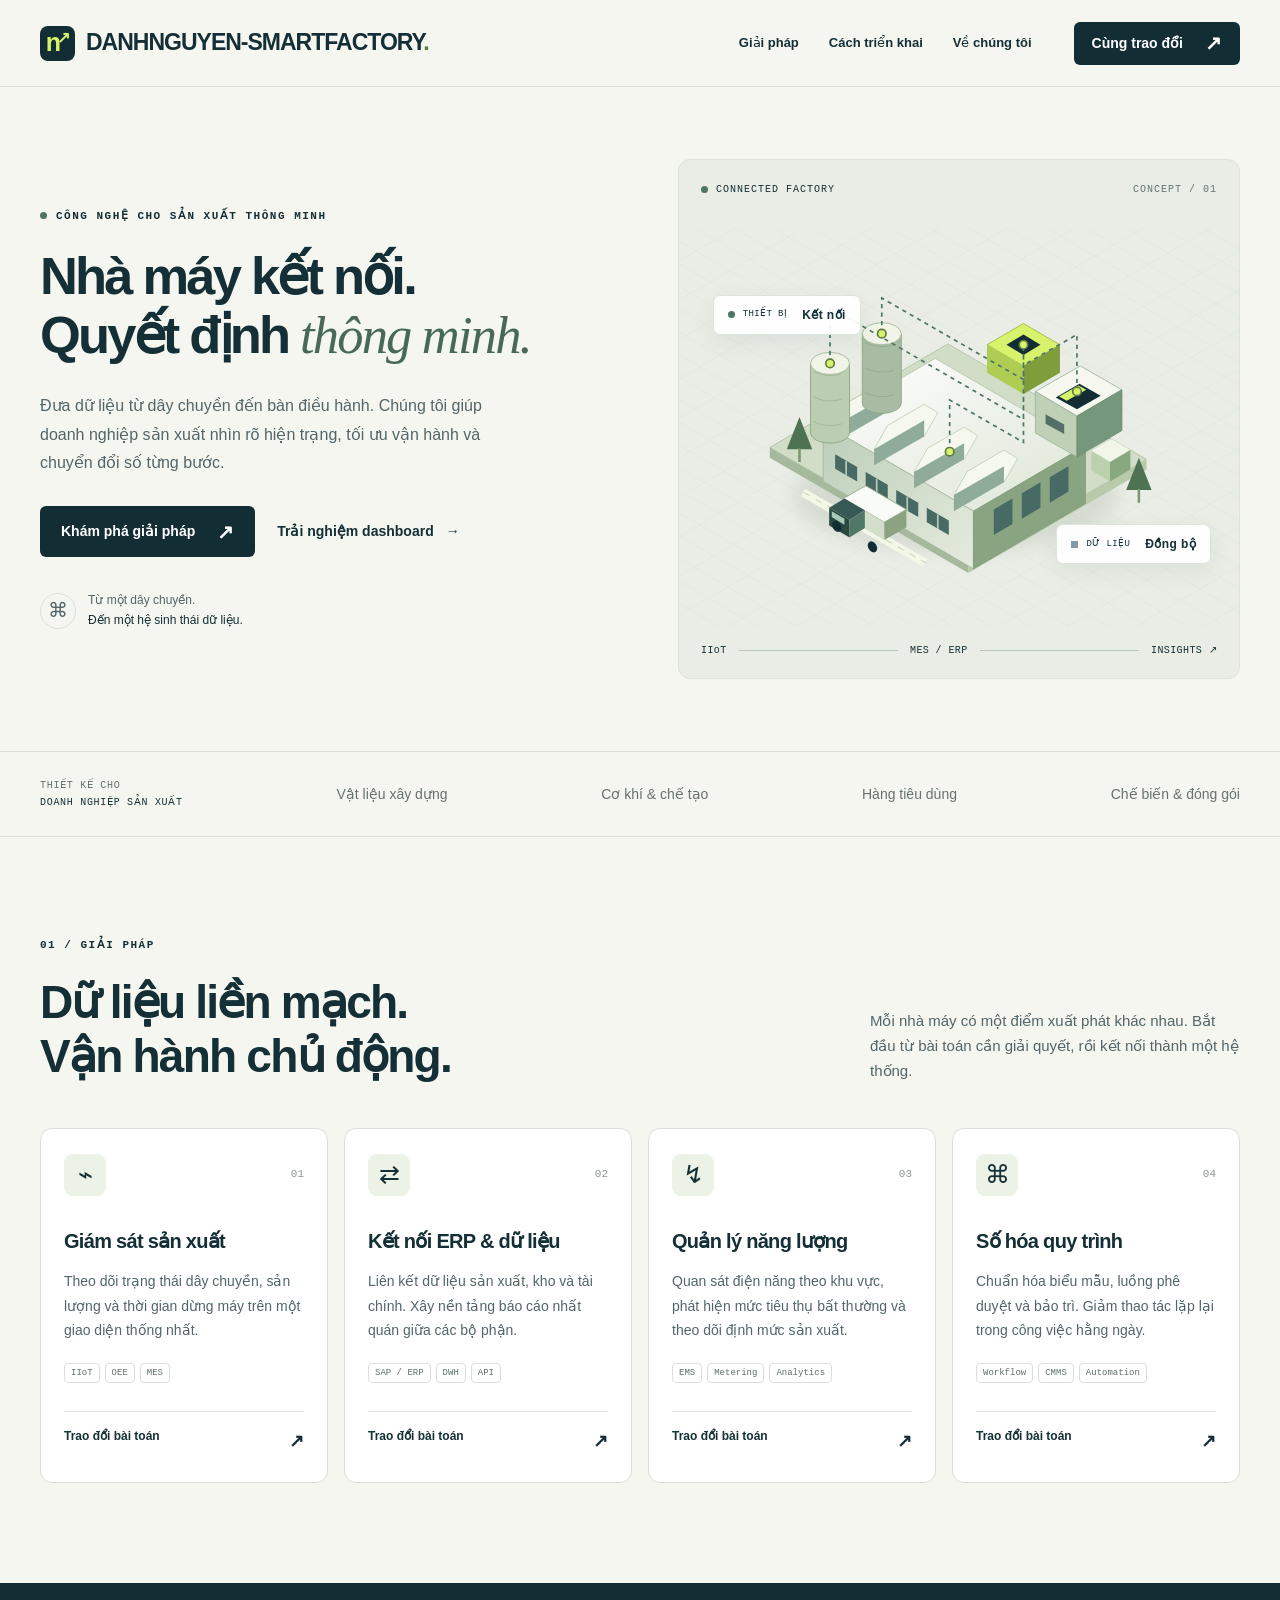
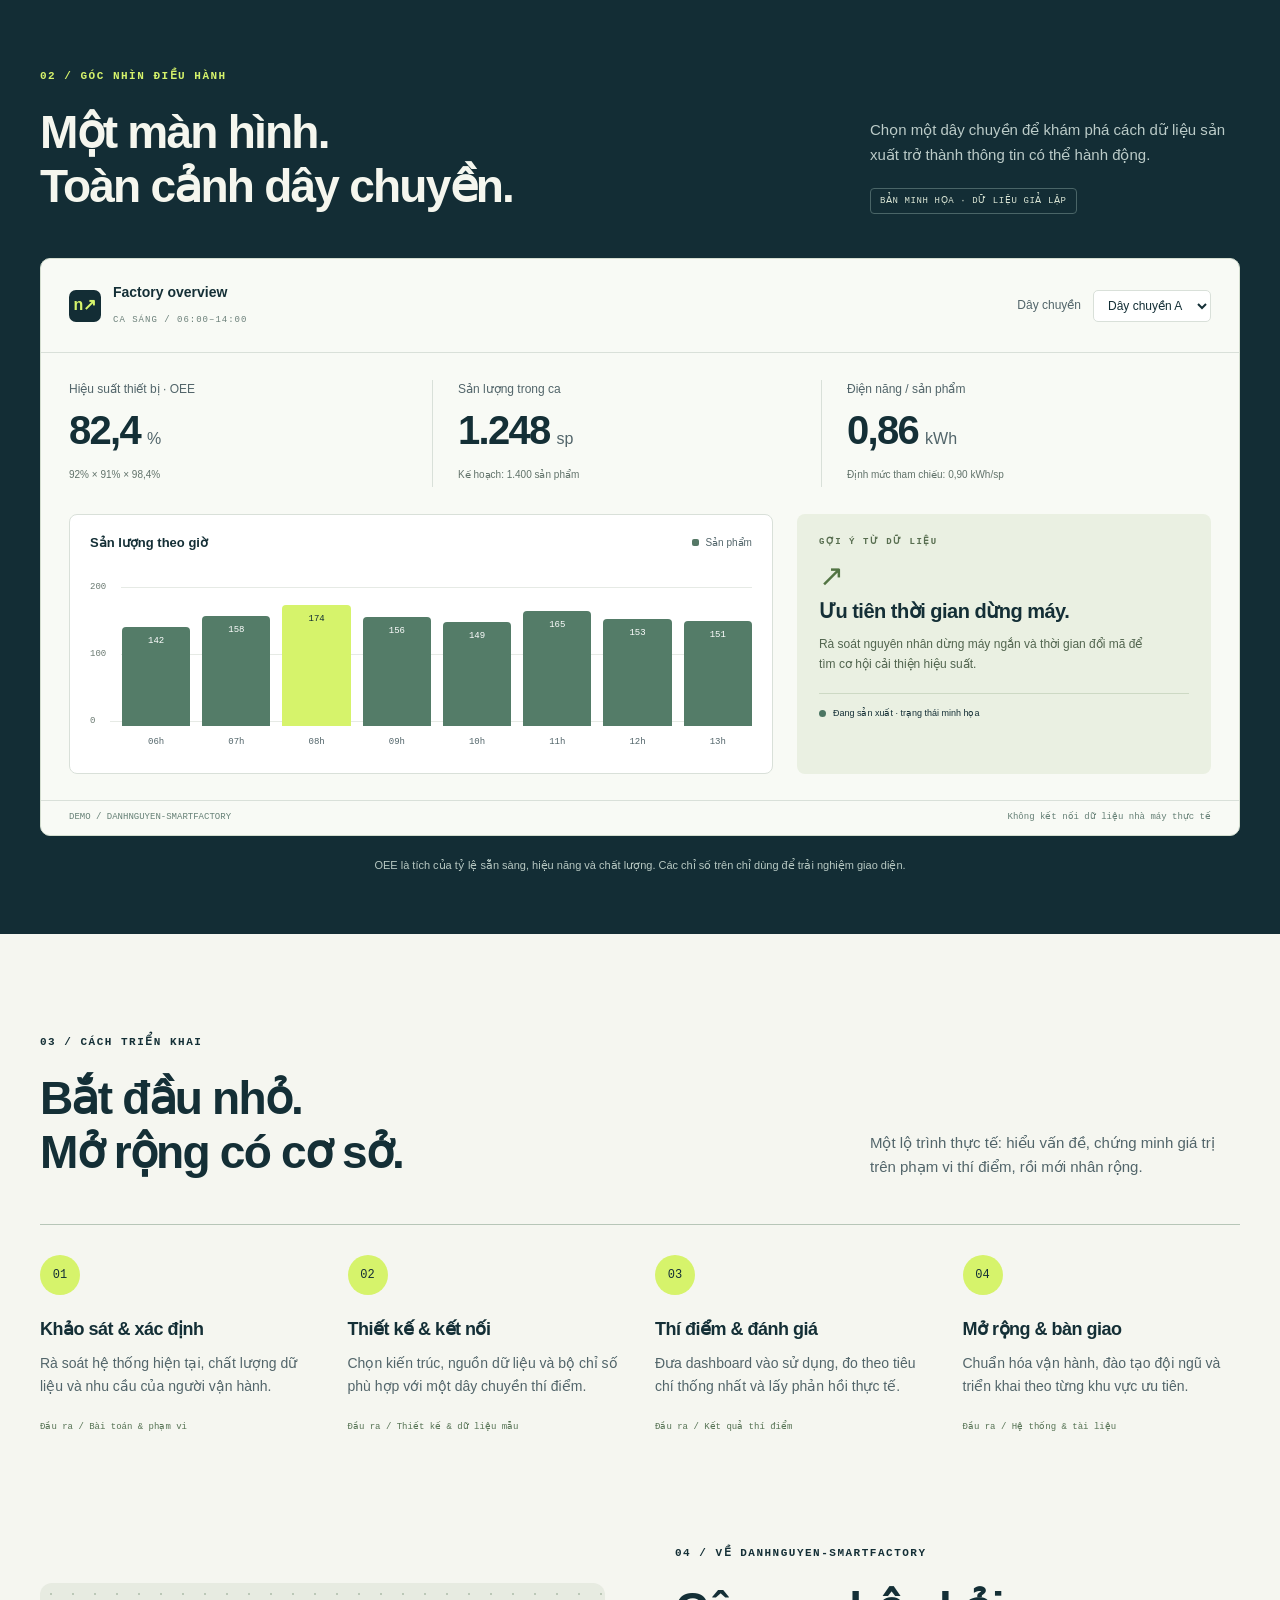
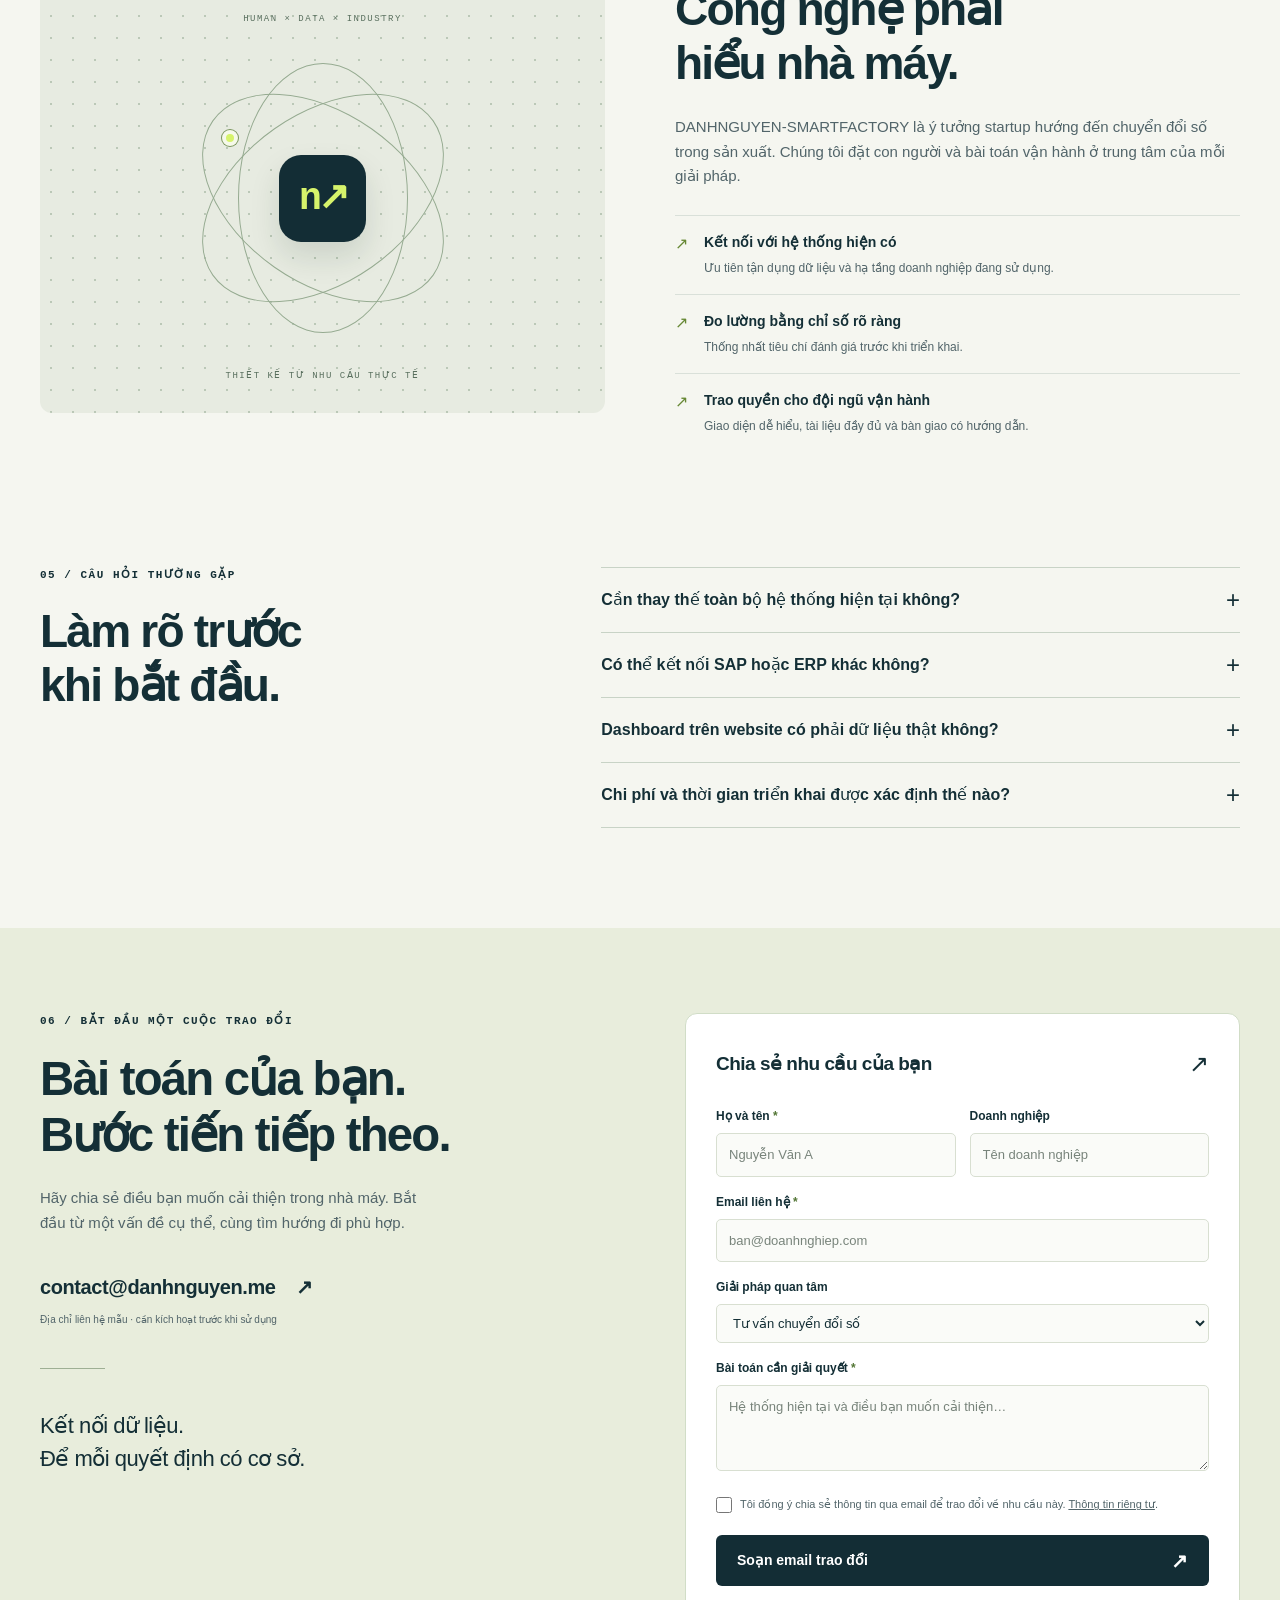
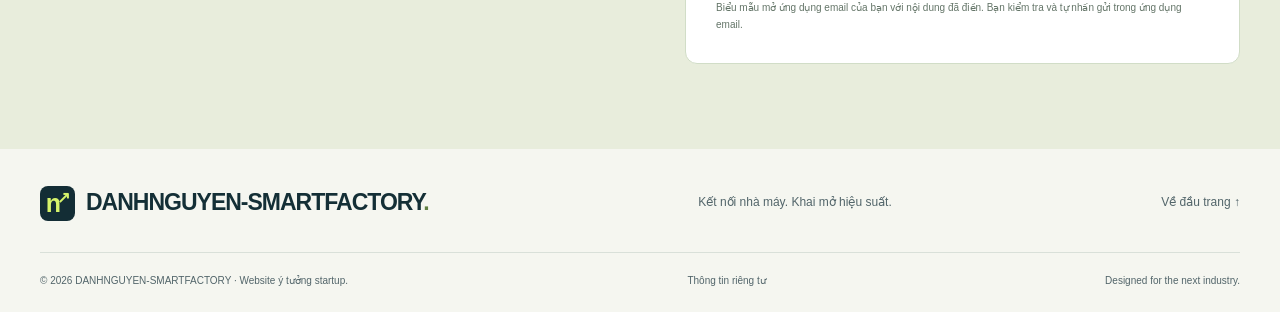
==== commit 72313f77: "Update branding from NexaFactory to DANHNGUYEN-SMARTFACTORY" ====
--- a/index.html
+++ b/index.html
@@ -4,12 +4,12 @@
   <meta charset="utf-8">
   <meta name="viewport" content="width=device-width, initial-scale=1">
   <meta name="theme-color" content="#132d35">
-  <title>NexaFactory — Kết nối nhà máy. Khai mở hiệu suất.</title>
-  <meta name="description" content="NexaFactory: ý tưởng startup công nghệ sản xuất và chuyển đổi số. Khám phá giám sát sản xuất, kết nối ERP, quản lý năng lượng và tự động hóa quy trình.">
+  <title>DANHNGUYEN-SMARTFACTORY — Kết nối nhà máy. Khai mở hiệu suất.</title>
+  <meta name="description" content="DANHNGUYEN-SMARTFACTORY: ý tưởng startup công nghệ sản xuất và chuyển đổi số. Khám phá giám sát sản xuất, kết nối ERP, quản lý năng lượng và tự động hóa quy trình.">
   <link rel="canonical" href="https://danhnguyen.me/">
   <meta property="og:type" content="website">
   <meta property="og:locale" content="vi_VN">
-  <meta property="og:title" content="NexaFactory — Kết nối nhà máy. Khai mở hiệu suất.">
+  <meta property="og:title" content="DANHNGUYEN-SMARTFACTORY — Kết nối nhà máy. Khai mở hiệu suất.">
   <meta property="og:description" content="Một góc nhìn mới về nhà máy thông minh: dữ liệu kết nối, vận hành rõ ràng, chuyển đổi từng bước.">
   <meta property="og:url" content="https://danhnguyen.me/">
   <meta property="og:image" content="https://danhnguyen.me/assets/images/social-card.png">
@@ -23,7 +23,7 @@
   <a class="skip-link" href="#main">Chuyển đến nội dung</a>
   <header class="site-header">
     <div class="container header-inner">
-      <a class="brand" href="./index.html" aria-label="NexaFactory — Trang chủ"><span class="brand-mark" aria-hidden="true">n<span>↗</span></span><span>NexaFactory<span class="brand-dot">.</span></span></a>
+      <a class="brand" href="./index.html" aria-label="DANHNGUYEN-SMARTFACTORY — Trang chủ"><span class="brand-mark" aria-hidden="true">n<span>↗</span></span><span>DANHNGUYEN-SMARTFACTORY<span class="brand-dot">.</span></span></a>
       <button class="menu-toggle" aria-expanded="false" aria-controls="navigation" aria-label="Mở menu"><span></span><span></span></button>
       <nav id="navigation" aria-label="Điều hướng chính">
         <a href="#solutions">Giải pháp</a><a href="#approach">Cách triển khai</a><a href="#about">Về chúng tôi</a>
@@ -67,7 +67,7 @@
           <div class="dashboard-lower"><div class="chart-panel"><div class="panel-heading"><h3>Sản lượng theo giờ</h3><span><i></i> Sản phẩm</span></div><div class="bar-chart" id="production-chart" role="img" aria-label="Sản lượng Dây chuyền A theo giờ: 142, 158, 174, 156, 149, 165, 153, 151 sản phẩm."><div class="chart-grid" aria-hidden="true"><span>200</span><span>100</span><span>0</span></div><div class="chart-bars" aria-hidden="true"><div><span style="--height:71%">142</span><small>06h</small></div><div><span style="--height:79%">158</span><small>07h</small></div><div><span style="--height:87%">174</span><small>08h</small></div><div><span style="--height:78%">156</span><small>09h</small></div><div><span style="--height:74.5%">149</span><small>10h</small></div><div><span style="--height:82.5%">165</span><small>11h</small></div><div><span style="--height:76.5%">153</span><small>12h</small></div><div><span style="--height:75.5%">151</span><small>13h</small></div></div></div></div>
           <div class="insight-panel"><p class="eyebrow">GỢI Ý TỪ DỮ LIỆU</p><div class="insight-symbol" aria-hidden="true">↗</div><h3 id="insight-title">Ưu tiên thời gian dừng máy.</h3><p id="insight-text">Rà soát nguyên nhân dừng máy ngắn và thời gian đổi mã để tìm cơ hội cải thiện hiệu suất.</p><div class="insight-status"><span class="status-dot"></span><span id="line-status">Đang sản xuất · trạng thái minh họa</span></div></div></div>
         </div>
-        <div class="dashboard-footer"><span>DEMO / NEXAFACTORY</span><span>Không kết nối dữ liệu nhà máy thực tế</span></div>
+        <div class="dashboard-footer"><span>DEMO / DANHNGUYEN-SMARTFACTORY</span><span>Không kết nối dữ liệu nhà máy thực tế</span></div>
       </div>
       <p class="demo-caption">OEE là tích của tỷ lệ sẵn sàng, hiệu năng và chất lượng. Các chỉ số trên chỉ dùng để trải nghiệm giao diện.</p>
     </div></section>
@@ -75,12 +75,12 @@
       <div class="section-heading"><div><p class="eyebrow">03 / CÁCH TRIỂN KHAI</p><h2 id="approach-title">Bắt đầu nhỏ.<br>Mở rộng có cơ sở.</h2></div><p>Một lộ trình thực tế: hiểu vấn đề, chứng minh giá trị trên phạm vi thí điểm, rồi mới nhân rộng.</p></div>
       <div class="steps"><article><span class="step-number">01</span><h3>Khảo sát & xác định</h3><p>Rà soát hệ thống hiện tại, chất lượng dữ liệu và nhu cầu của người vận hành.</p><span class="step-output">Đầu ra / Bài toán & phạm vi</span></article><article><span class="step-number">02</span><h3>Thiết kế & kết nối</h3><p>Chọn kiến trúc, nguồn dữ liệu và bộ chỉ số phù hợp với một dây chuyền thí điểm.</p><span class="step-output">Đầu ra / Thiết kế & dữ liệu mẫu</span></article><article><span class="step-number">03</span><h3>Thí điểm & đánh giá</h3><p>Đưa dashboard vào sử dụng, đo theo tiêu chí thống nhất và lấy phản hồi thực tế.</p><span class="step-output">Đầu ra / Kết quả thí điểm</span></article><article><span class="step-number">04</span><h3>Mở rộng & bàn giao</h3><p>Chuẩn hóa vận hành, đào tạo đội ngũ và triển khai theo từng khu vực ưu tiên.</p><span class="step-output">Đầu ra / Hệ thống & tài liệu</span></article></div>
     </section>
-    <section class="about-section container" id="about" aria-labelledby="about-title"><div class="about-art" aria-hidden="true"><p>HUMAN × DATA × INDUSTRY</p><div class="orbital"><div class="orbit orbit-one"></div><div class="orbit orbit-two"></div><div class="orbit orbit-three"></div><div class="orbit-core">n↗</div><span class="orbit-point"></span></div><span>THIẾT KẾ TỪ NHU CẦU THỰC TẾ</span></div><div class="about-copy"><p class="eyebrow">04 / VỀ NEXAFACTORY</p><h2 id="about-title">Công nghệ phải<br>hiểu nhà máy.</h2><p>NexaFactory là ý tưởng startup hướng đến chuyển đổi số trong sản xuất. Chúng tôi đặt con người và bài toán vận hành ở trung tâm của mỗi giải pháp.</p><div class="principles"><div><span>↗</span><p><strong>Kết nối với hệ thống hiện có</strong>Ưu tiên tận dụng dữ liệu và hạ tầng doanh nghiệp đang sử dụng.</p></div><div><span>↗</span><p><strong>Đo lường bằng chỉ số rõ ràng</strong>Thống nhất tiêu chí đánh giá trước khi triển khai.</p></div><div><span>↗</span><p><strong>Trao quyền cho đội ngũ vận hành</strong>Giao diện dễ hiểu, tài liệu đầy đủ và bàn giao có hướng dẫn.</p></div></div></div></section>
+    <section class="about-section container" id="about" aria-labelledby="about-title"><div class="about-art" aria-hidden="true"><p>HUMAN × DATA × INDUSTRY</p><div class="orbital"><div class="orbit orbit-one"></div><div class="orbit orbit-two"></div><div class="orbit orbit-three"></div><div class="orbit-core">n↗</div><span class="orbit-point"></span></div><span>THIẾT KẾ TỪ NHU CẦU THỰC TẾ</span></div><div class="about-copy"><p class="eyebrow">04 / VỀ DANHNGUYEN-SMARTFACTORY</p><h2 id="about-title">Công nghệ phải<br>hiểu nhà máy.</h2><p>DANHNGUYEN-SMARTFACTORY là ý tưởng startup hướng đến chuyển đổi số trong sản xuất. Chúng tôi đặt con người và bài toán vận hành ở trung tâm của mỗi giải pháp.</p><div class="principles"><div><span>↗</span><p><strong>Kết nối với hệ thống hiện có</strong>Ưu tiên tận dụng dữ liệu và hạ tầng doanh nghiệp đang sử dụng.</p></div><div><span>↗</span><p><strong>Đo lường bằng chỉ số rõ ràng</strong>Thống nhất tiêu chí đánh giá trước khi triển khai.</p></div><div><span>↗</span><p><strong>Trao quyền cho đội ngũ vận hành</strong>Giao diện dễ hiểu, tài liệu đầy đủ và bàn giao có hướng dẫn.</p></div></div></div></section>
     <section class="section container faq-section" aria-labelledby="faq-title"><div><p class="eyebrow">05 / CÂU HỎI THƯỜNG GẶP</p><h2 id="faq-title">Làm rõ trước<br>khi bắt đầu.</h2></div><div class="faq-list"><details><summary>Cần thay thế toàn bộ hệ thống hiện tại không?</summary><p>Không nhất thiết. Bước khảo sát sẽ đánh giá khả năng tích hợp với ERP, thiết bị và dữ liệu đang có. Phương án cụ thể phụ thuộc giao diện kết nối, chất lượng dữ liệu và yêu cầu vận hành.</p></details><details><summary>Có thể kết nối SAP hoặc ERP khác không?</summary><p>Có thể thiết kế tích hợp qua API, dịch vụ được cho phép hoặc dữ liệu xuất theo lịch. Kết nối thực tế cần quyền truy cập, tài liệu kỹ thuật và thống nhất với đội quản trị ERP.</p></details><details><summary>Dashboard trên website có phải dữ liệu thật không?</summary><p>Đây là bản minh họa với dữ liệu giả lập, không phải sản phẩm giám sát đang kết nối tới nhà máy. Bạn có thể chuyển giữa các dây chuyền để xem cách giao diện thay đổi.</p></details><details><summary>Chi phí và thời gian triển khai được xác định thế nào?</summary><p>Phụ thuộc số lượng thiết bị, phạm vi tích hợp, chất lượng dữ liệu và chức năng cần xây dựng. Sau khảo sát mới có thể thống nhất phạm vi, tiến độ và dự toán phù hợp.</p></details></div></section>
     <section class="contact-section" id="contact" aria-labelledby="contact-title"><div class="container contact-grid"><div class="contact-copy"><p class="eyebrow">06 / BẮT ĐẦU MỘT CUỘC TRAO ĐỔI</p><h2 id="contact-title">Bài toán của bạn.<br>Bước tiến tiếp theo.</h2><p>Hãy chia sẻ điều bạn muốn cải thiện trong nhà máy. Bắt đầu từ một vấn đề cụ thể, cùng tìm hướng đi phù hợp.</p><a class="contact-email" href="mailto:contact@danhnguyen.me" data-contact-email>contact@danhnguyen.me <span aria-hidden="true">↗</span></a><span class="contact-small">Địa chỉ liên hệ mẫu · cần kích hoạt trước khi sử dụng</span><div class="contact-line"></div><p class="contact-promise">Kết nối dữ liệu.<br>Để mỗi quyết định có cơ sở.</p></div>
       <form id="contact-form" action="mailto:contact@danhnguyen.me" method="get" class="contact-form"><div class="form-heading"><h3>Chia sẻ nhu cầu của bạn</h3><span>↗</span></div><div class="form-row"><div class="field"><label for="name">Họ và tên <span>*</span></label><input id="name" name="name" autocomplete="name" placeholder="Nguyễn Văn A" required maxlength="80"></div><div class="field"><label for="company">Doanh nghiệp</label><input id="company" name="company" autocomplete="organization" placeholder="Tên doanh nghiệp" maxlength="120"></div></div><div class="field"><label for="email">Email liên hệ <span>*</span></label><input id="email" name="email" type="email" autocomplete="email" placeholder="ban@doanhnghiep.com" required maxlength="160"></div><div class="field"><label for="interest">Giải pháp quan tâm</label><select id="interest" name="interest"><option>Tư vấn chuyển đổi số</option><option>Giám sát sản xuất</option><option>Kết nối ERP & dữ liệu</option><option>Quản lý năng lượng</option><option>Số hóa quy trình</option></select></div><div class="field"><label for="message">Bài toán cần giải quyết <span>*</span></label><textarea id="message" name="message" rows="3" placeholder="Hệ thống hiện tại và điều bạn muốn cải thiện…" required maxlength="1200"></textarea></div><label class="consent"><input type="checkbox" id="consent" name="consent" required><span>Tôi đồng ý chia sẻ thông tin qua email để trao đổi về nhu cầu này. <a href="./privacy.html">Thông tin riêng tư</a>.</span></label><button class="button button-dark" type="submit">Soạn email trao đổi <span aria-hidden="true">↗</span></button><p class="form-note">Biểu mẫu mở ứng dụng email của bạn với nội dung đã điền. Bạn kiểm tra và tự nhấn gửi trong ứng dụng email.</p><div id="form-status" class="form-status" role="status" hidden><p></p><button type="button" id="copy-request" class="text-link">Sao chép nội dung email</button></div><noscript><p>JavaScript đang tắt. Bạn có thể liên hệ trực tiếp qua <a href="mailto:contact@danhnguyen.me">contact@danhnguyen.me</a>.</p></noscript></form>
     </div></section>
   </main>
-  <footer class="site-footer container"><div class="footer-top"><a class="brand" href="./index.html"><span class="brand-mark" aria-hidden="true">n<span>↗</span></span><span>NexaFactory<span class="brand-dot">.</span></span></a><p>Kết nối nhà máy. Khai mở hiệu suất.</p><a href="#main">Về đầu trang ↑</a></div><div class="footer-bottom"><span>© <span data-year>2026</span> NexaFactory · Website ý tưởng startup.</span><a href="./privacy.html">Thông tin riêng tư</a><span>Designed for the next industry.</span></div></footer>
+  <footer class="site-footer container"><div class="footer-top"><a class="brand" href="./index.html"><span class="brand-mark" aria-hidden="true">n<span>↗</span></span><span>DANHNGUYEN-SMARTFACTORY<span class="brand-dot">.</span></span></a><p>Kết nối nhà máy. Khai mở hiệu suất.</p><a href="#main">Về đầu trang ↑</a></div><div class="footer-bottom"><span>© <span data-year>2026</span> DANHNGUYEN-SMARTFACTORY · Website ý tưởng startup.</span><a href="./privacy.html">Thông tin riêng tư</a><span>Designed for the next industry.</span></div></footer>
 </body>
 </html>
